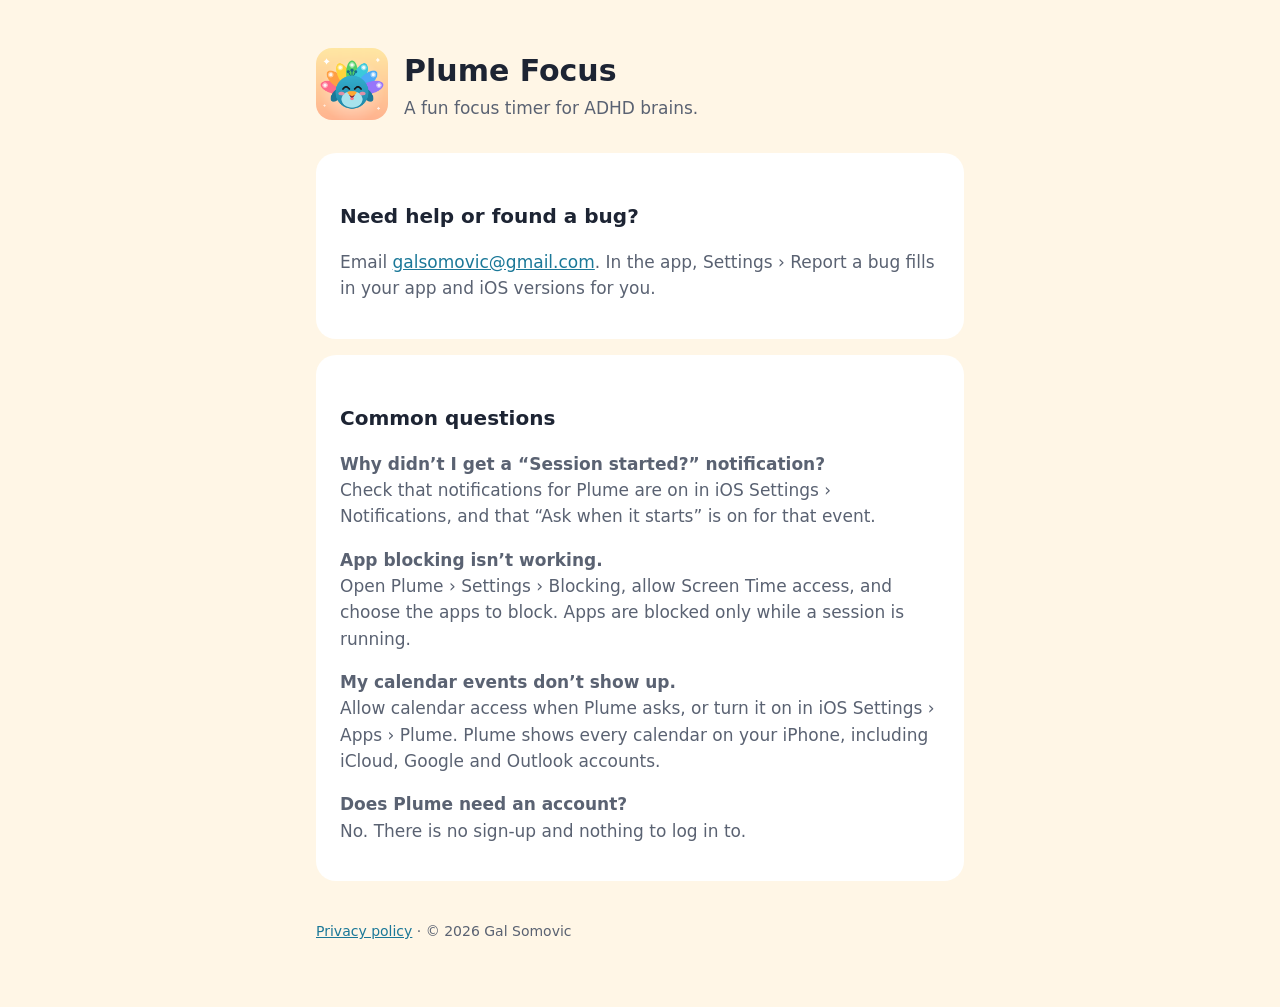
==== index.html @ c8817b71 "Plume Focus support and privacy pages Co-Authored-By: Claude Opus 5.5 <noreply@anthropic.com>" ====
<!doctype html>
<html lang="en"><head><meta charset="utf-8"><meta name="viewport" content="width=device-width, initial-scale=1">
<title>Plume Focus Support</title><link rel="stylesheet" href="style.css"><link rel="icon" href="icon.png"></head>
<body><main>
<header><img src="icon.png" alt=""><div><h1>Plume Focus</h1><p style="margin:0">A fun focus timer for ADHD brains.</p></div></header>
<div class="card">
<h2>Need help or found a bug?</h2>
<p>Email <a href="mailto:galsomovic@gmail.com?subject=Plume%20Focus%20support">galsomovic@gmail.com</a>. In the app, Settings › Report a bug fills in your app and iOS versions for you.</p>
</div>
<div class="card">
<h2>Common questions</h2>
<p><strong>Why didn’t I get a “Session started?” notification?</strong><br>Check that notifications for Plume are on in iOS Settings › Notifications, and that “Ask when it starts” is on for that event.</p>
<p><strong>App blocking isn’t working.</strong><br>Open Plume › Settings › Blocking, allow Screen Time access, and choose the apps to block. Apps are blocked only while a session is running.</p>
<p><strong>My calendar events don’t show up.</strong><br>Allow calendar access when Plume asks, or turn it on in iOS Settings › Apps › Plume. Plume shows every calendar on your iPhone, including iCloud, Google and Outlook accounts.</p>
<p><strong>Does Plume need an account?</strong><br>No. There is no sign-up and nothing to log in to.</p>
</div>
<footer><a href="privacy.html">Privacy policy</a> · © 2026 Gal Somovic</footer>
</main></body></html>
---- style.css ----
:root { --bg: #FFF6E6; --ink: #1D2433; --muted: #5A6272; --card: #FFFFFF; --accent: #1B7898; }
@media (prefers-color-scheme: dark) { :root { --bg: #14171D; --ink: #F1F2F5; --muted: #A5ACB8; --card: #1E232B; --accent: #5BC2E0; } }
* { box-sizing: border-box; }
body { margin: 0; background: var(--bg); color: var(--ink); font: 17px/1.55 ui-rounded, -apple-system, system-ui, sans-serif; }
main { max-width: 680px; margin: 0 auto; padding: 48px 16px 64px; }
header { display: flex; align-items: center; gap: 16px; margin-bottom: 32px; }
header img { width: 72px; height: 72px; border-radius: 16px; }
h1 { margin: 0; font-size: 30px; } h2 { font-size: 20px; margin: 28px 0 8px; }
p, li { color: var(--muted); } a { color: var(--accent); }
.card { background: var(--card); border-radius: 20px; padding: 20px 24px; margin: 16px 0; }
footer { margin-top: 40px; font-size: 14px; color: var(--muted); }
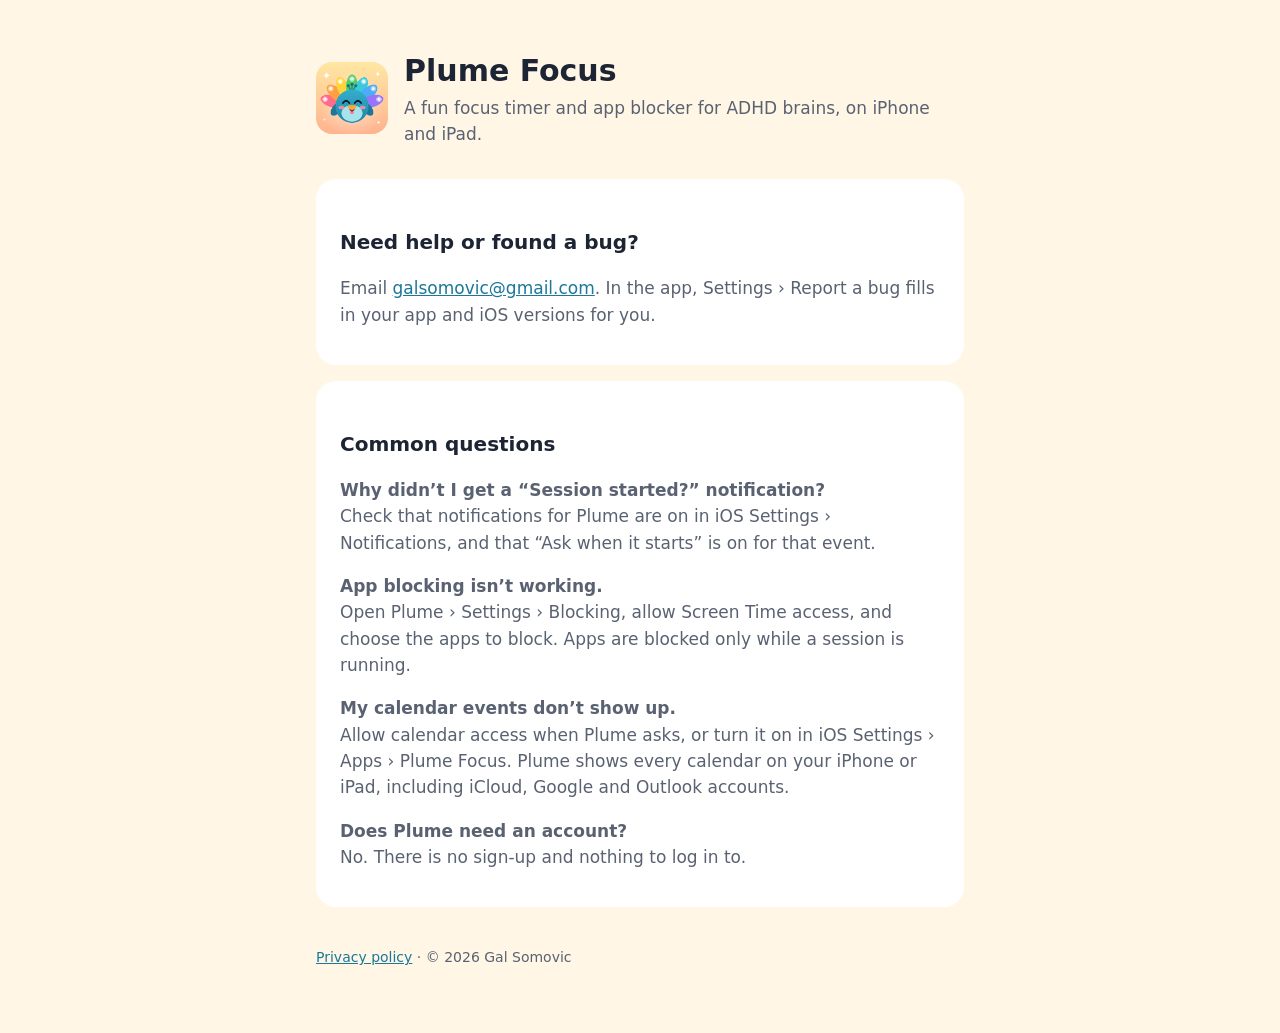
==== commit 7adbf30e: "Mention iPad; device-neutral wording Co-Authored-By: Claude Opus 5.5 <noreply@anthropic.com>" ====
--- a/index.html
+++ b/index.html
@@ -2,7 +2,7 @@
 <html lang="en"><head><meta charset="utf-8"><meta name="viewport" content="width=device-width, initial-scale=1">
 <title>Plume Focus Support</title><link rel="stylesheet" href="style.css"><link rel="icon" href="icon.png"></head>
 <body><main>
-<header><img src="icon.png" alt=""><div><h1>Plume Focus</h1><p style="margin:0">A fun focus timer for ADHD brains.</p></div></header>
+<header><img src="icon.png" alt=""><div><h1>Plume Focus</h1><p style="margin:0">A fun focus timer and app blocker for ADHD brains, on iPhone and iPad.</p></div></header>
 <div class="card">
 <h2>Need help or found a bug?</h2>
 <p>Email <a href="mailto:galsomovic@gmail.com?subject=Plume%20Focus%20support">galsomovic@gmail.com</a>. In the app, Settings › Report a bug fills in your app and iOS versions for you.</p>
@@ -11,7 +11,7 @@
 <h2>Common questions</h2>
 <p><strong>Why didn’t I get a “Session started?” notification?</strong><br>Check that notifications for Plume are on in iOS Settings › Notifications, and that “Ask when it starts” is on for that event.</p>
 <p><strong>App blocking isn’t working.</strong><br>Open Plume › Settings › Blocking, allow Screen Time access, and choose the apps to block. Apps are blocked only while a session is running.</p>
-<p><strong>My calendar events don’t show up.</strong><br>Allow calendar access when Plume asks, or turn it on in iOS Settings › Apps › Plume. Plume shows every calendar on your iPhone, including iCloud, Google and Outlook accounts.</p>
+<p><strong>My calendar events don’t show up.</strong><br>Allow calendar access when Plume asks, or turn it on in iOS Settings › Apps › Plume Focus. Plume shows every calendar on your iPhone or iPad, including iCloud, Google and Outlook accounts.</p>
 <p><strong>Does Plume need an account?</strong><br>No. There is no sign-up and nothing to log in to.</p>
 </div>
 <footer><a href="privacy.html">Privacy policy</a> · © 2026 Gal Somovic</footer>
